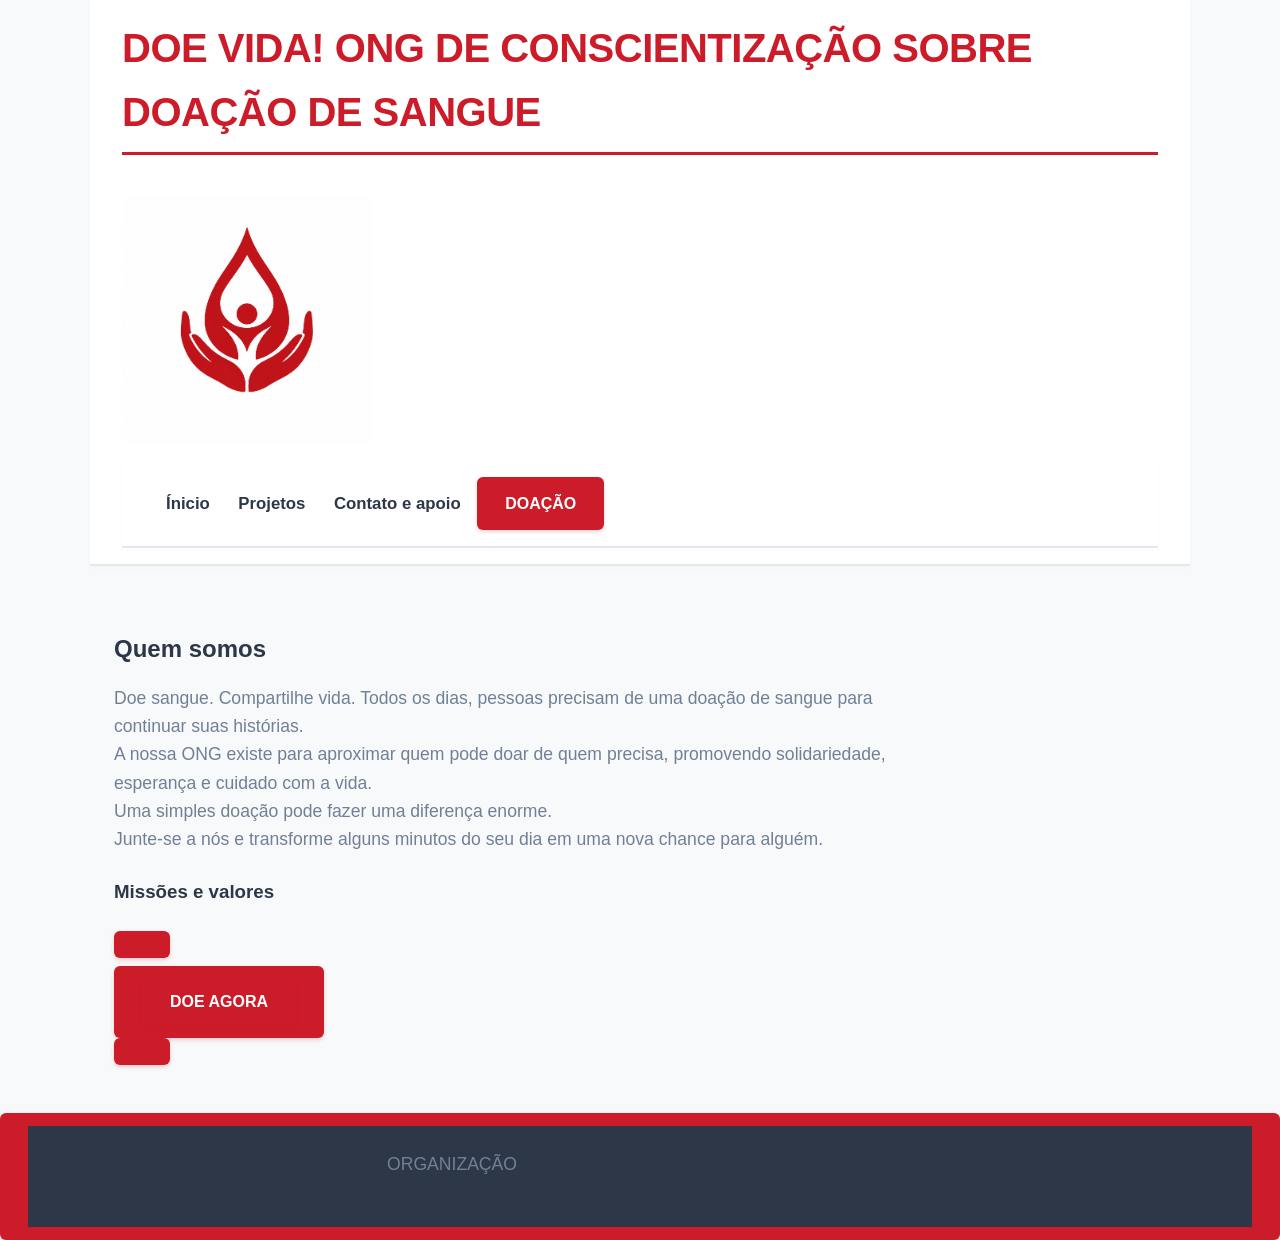
==== public/index.html @ 261231aa "Add files via upload" ====
<!DOCTYPE html>
<html lang="pt-BR">
<head>
    <meta charset="UTF-8">
    <meta name="viewport" content="width=device-width, initial-scale=1.0">
    <link rel="stylesheet" href="style.css">
    <title>Doe Vida</title>
</head>
<body>

    <header>
        <h1>Doe vida! ONG de Conscientização sobre Doação de Sangue</h1>
        <img src="img/aaaaaaaaa.jpg" width=300 height=300 alt="logo"/>

        <nav>
        <a href="index.html">Ínicio</a>
        <a href="projetos.html">Projetos</a>
        <a href="contato.html">Contato e apoio</a>
        <a href="doacao.html">Doação</a>
        </nav>


    </header>
<main>

    <section>
        <hgroup>
        <h2>Quem somos</h2>
        <p class="descricao-quemsomos">Doe sangue. Compartilhe vida.
        Todos os dias, pessoas precisam de uma doação de sangue para continuar suas histórias.<br> A nossa ONG existe para aproximar quem pode doar de quem precisa, promovendo solidariedade, esperança e cuidado com a vida. <br>
        Uma simples doação pode fazer uma diferença enorme.<br> Junte-se a nós e transforme alguns minutos do seu dia em uma nova chance para alguém.
        </p>
        <h3>Missões e valores</h3>
        <p class="missoes-valores"></p>
        <a href="cadastro.html">
        </hgroup>
        <button type="button">DOE AGORA</button>


    </section>




</main>

<footer>
    <p>Organização</p>
</footer>

</body>
</html
---- public/style.css ----
/* ==========================================================================
   PALETA DE CORES (Tema Institucional - Doação de Sangue) E CONFIGURAÇÕES
   ========================================================================== */
:root {
    --bg-primary: #f8f9fa;
    --bg-surface: #ffffff;
    --color-primary: #cc1b29;      /* Vermelho Sangue */
    --color-primary-hover: #a3111c;
    --color-secondary: #2d3748;    /* Cinza Escuro para Textos */
    --color-muted: #718096;        /* Cinza Médio */
    --border-color: #e2e8f0;
    --font-family: 'Segoe UI', Tahoma, Geneva, Verdana, sans-serif;
    --shadow: 0 4px 6px -1px rgba(0, 0, 0, 0.1), 0 2px 4px -1px rgba(0, 0, 0, 0.06);
}

* {
    margin: 0;
    padding: 0;
    box-sizing: border-box;
}

body {
    background-color: var(--bg-primary) !important;
    color: var(--color-secondary) !important;
    font-family: var(--font-family);
    line-height: 1.6;
    display: flex;
    flex-direction: column;
    min-height: 100vh;
}

/* ==========================================================================
   CABECALHO E MENU DE NAVEGAÇÃO
   ========================================================================== */
header, nav {
    background-color: var(--bg-surface) !important;
    border-bottom: 2px solid var(--border-color) !important;
    padding: 1rem 2rem;
    box-shadow: 0 2px 4px rgba(0,0,0,0.02);
}

/* Alinhamento para os links e logo no topo */
header, nav, main {
    max-width: 1100px;
    width: 100%;
    margin: 0 auto;
}

/* Estrutura base de links do menu */
a, header a, nav a {
    color: var(--color-secondary) !important;
    text-decoration: none;
    font-weight: 600;
    font-size: 1.05rem;
    transition: color 0.2s ease;
    padding: 0.5rem 0.75rem;
    border-radius: 4px;
}

a:hover, header a:hover, nav a:hover {
    color: var(--color-primary) !important;
    background-color: rgba(204, 27, 41, 0.05) !important;
}

/* ==========================================================================
   ESTRUTURA PRINCIPAL DE CONTEÚDO (MAIN)
   ========================================================================== */
main {
    flex: 1;
    padding: 2.5rem 1.5rem;
}

h1 {
    color: var(--color-primary) !important;
    font-size: 2.5rem;
    font-weight: 800;
    margin-bottom: 1.5rem;
    text-transform: uppercase;
    letter-spacing: -0.5px;
    border-bottom: 3px solid var(--color-primary) !important;
    padding-bottom: 0.5rem;
    display: inline-block;
}

h2, h3 {
    color: var(--color-secondary) !important;
    margin: 1.5rem 0 1rem 0;
    font-weight: 700;
}

p {
    color: var(--color-muted) !important;
    font-size: 1.1rem;
    margin-bottom: 1.5rem;
    max-width: 800px;
}

/* Ajuste para imagens (como os logos e banners da ONG) */
img {
    max-width: 250px;
    height: auto;
    border-radius: 8px;
    margin: 1rem 0;
    display: block;
}

/* ==========================================================================
   FORMULÁRIOS E BOTÕES (Cadastro, Contato e Doação)
   ========================================================================== */
form {
    background-color: var(--bg-surface) !important;
    border: 1px solid var(--border-color) !important;
    padding: 2.5rem;
    border-radius: 8px;
    max-width: 550px;
    margin: 2rem auto;
    box-shadow: var(--shadow);
}

form input, form select, form textarea {
    width: 100%;
    padding: 0.75rem 1rem;
    margin-bottom: 1.25rem;
    border: 1px solid var(--border-color) !important;
    border-radius: 6px;
    background-color: #fafafa !important;
    font-family: var(--font-family);
    font-size: 1rem;
    color: var(--color-secondary) !important;
    transition: all 0.2s ease;
}

form input:focus, form select:focus, form textarea:focus {
    outline: none;
    border-color: var(--color-primary) !important;
    background-color: #ffffff !important;
    box-shadow: 0 0 0 3px rgba(204, 27, 41, 0.15);
}

/* Botões em destaque e o link "DOE AGORA" / "Submit" */
button, input[type="submit"], a[href*="doacao"], a[href*="cadastro"] {
    display: inline-block;
    background-color: var(--color-primary) !important;
    color: #ffffff !important;
    border: none;
    padding: 0.85rem 1.75rem;
    font-size: 1rem;
    font-weight: 700;
    border-radius: 6px;
    cursor: pointer;
    text-align: center;
    transition: background-color 0.2s ease;
    text-transform: uppercase;
    box-shadow: 0 2px 4px rgba(204, 27, 41, 0.2);
}

button:hover, input[type="submit"]:hover, a[href*="doacao"]:hover, a[href*="cadastro"]:hover {
    background-color: var(--color-primary-hover) !important;
}

/* ==========================================================================
   RODAPÉ (Footer / Organização)
   ========================================================================== */
footer {
    background-color: var(--color-secondary) !important;
    color: #ffffff !important;
    padding: 1.5rem;
    text-align: center;
    font-weight: 500;
    font-size: 0.95rem;
    margin-top: auto;
}

/* ==========================================================================
   RESPONSIVIDADE (Ajustes Automáticos para Celular)
   ========================================================================== */
@media (max-width: 768px) {
    header, nav {
        padding: 1rem;
    }
    
    /* Organiza o menu em lista vertical caso falte espaço na tela do celular */
    header ul, nav ul, menu {
        display: flex;
        flex-direction: column;
        gap: 0.5rem;
        align-items: center;
        text-align: center;
    }

    h1 {
        font-size: 1.8rem;
    }

    form {
        padding: 1.5rem;
    }
}

/* Container das opções */
.pagamento-container {
  display: flex;
  gap: 15px;
  font-family: Arial, sans-serif;
}

/* Esconde o círculo do rádio original */
.pagamento-opcao input[type="radio"] {
  display: none;
}

/* Estilização da caixa de texto (Label)  apapapapaaagaga*/
/* Configuração geral do formulário de doação */
.doacao-form {
  font-family: Arial, sans-serif;
  display: flex;
  flex-direction: column; /* Deixa uma opção embaixo da outra */
  gap: 12px; /* Espaçamento entre as opções */
  max-width: 300px;
}

/* Esconde as bolinhas padrão dos inputs de rádio */
#pix, #cc, #cartaodebito {
  display: none;
}

/* Estilização padrão das etiquetas usando os IDs */
label[for="pix"], 
label[for="cc"], 
label[for="cartaodebito"] {
  display: block;
  padding: 12px 20px;
  border: 2px solid #ccc;
  border-radius: 6px;
  cursor: pointer;
  font-size: 16px;
  font-weight: bold;
  transition: all 0.15s ease-in-out; /* Suaviza a animação do zoom */
  user-select: none; /* Evita que o texto fique azul ao clicar rápido */
}

/* Efeito de passar o mouse por cima (Hover) */
label[for="pix"]:hover, 
label[for="cc"]:hover, 
label[for="cartaodebito"]:hover {
  border-color: #007BFF;
  background-color: #f8f9fa;
}

/* 🚀 EFEITO DE ZOOM NA LETRA ASSIM QUE O MOUSE É CLICADO (Estado Ativo) */
#pix:active + label[for="pix"],
#cc:active + label[for="cc"],
#cartaodebito:active + label[for="cartaodebito"] {
  font-size: 22px; /* Aumenta a letra durante o clique */
  color: #007BFF;
}

/* Mantém a opção marcada com destaque visual após soltar o clique */
#pix:checked + label[for="pix"],
#cc:checked + label[for="cc"],
#cartaodebito:checked + label[for="cartaodebito"] {
  border-color: #28a745;
  background-color: #e8f5e9;
  color: #1b5e20;
}
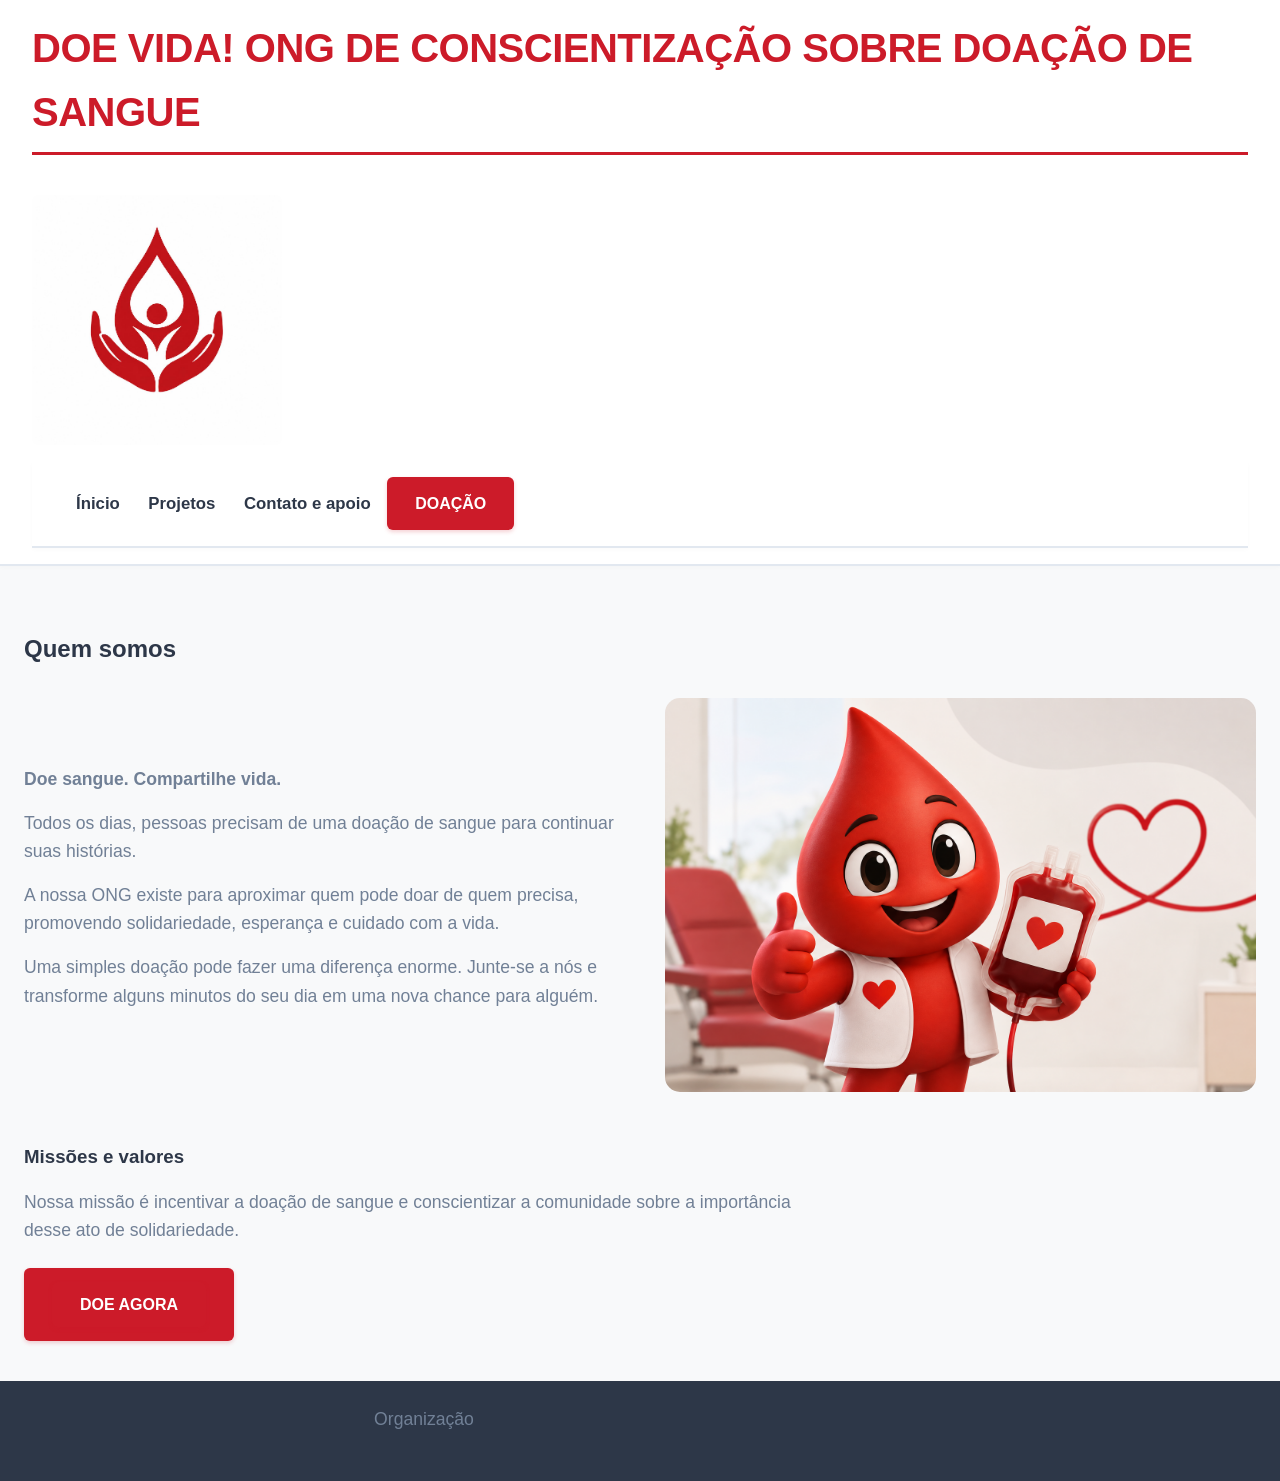
==== commit 3fb28b92: "adição de imagem na index e validacao de valores e opcao doacao" ====
--- a/public/index.html
+++ b/public/index.html
@@ -4,6 +4,7 @@
     <meta charset="UTF-8">
     <meta name="viewport" content="width=device-width, initial-scale=1.0">
     <link rel="stylesheet" href="style.css">
+    <script src="script.js"></script>
     <title>Doe Vida</title>
 </head>
 <body>
@@ -23,22 +24,51 @@
     </header>
 <main>
 
-    <section>
-        <hgroup>
-        <h2>Quem somos</h2>
-        <p class="descricao-quemsomos">Doe sangue. Compartilhe vida.
-        Todos os dias, pessoas precisam de uma doação de sangue para continuar suas histórias.<br> A nossa ONG existe para aproximar quem pode doar de quem precisa, promovendo solidariedade, esperança e cuidado com a vida. <br>
-        Uma simples doação pode fazer uma diferença enorme.<br> Junte-se a nós e transforme alguns minutos do seu dia em uma nova chance para alguém.
-        </p>
-        <h3>Missões e valores</h3>
-        <p class="missoes-valores"></p>
-        <a href="cadastro.html">
-        </hgroup>
+   <section>
+    <h2>Quem somos</h2>
+
+    <div class="quem-somos-grid">
+
+        <div class="descricao-quemsomos">
+            <p>
+                <strong>Doe sangue. Compartilhe vida.</strong>
+            </p>
+
+            <p>
+                Todos os dias, pessoas precisam de uma doação de sangue
+                para continuar suas histórias.
+            </p>
+
+            <p>
+                A nossa ONG existe para aproximar quem pode doar de quem precisa,
+                promovendo solidariedade, esperança e cuidado com a vida.
+            </p>
+
+            <p>
+                Uma simples doação pode fazer uma diferença enorme.
+                Junte-se a nós e transforme alguns minutos do seu dia
+                em uma nova chance para alguém.
+            </p>
+        </div>
+
+        <div class="imagem-quem-somos">
+            <img src="img/mascote.png" alt="Mascote da Doe Vida">
+        </div>
+
+    </div>
+
+    <h3>Missões e valores</h3>
+
+    <p class="missoes-valores">
+        Nossa missão é incentivar a doação de sangue e conscientizar
+        a comunidade sobre a importância desse ato de solidariedade.
+    </p>
+
+    <a href="cadastro.html">
         <button type="button">DOE AGORA</button>
+    </a>
 
-
-    </section>
-
+</section>
 
 
 
--- a/public/style.css
+++ b/public/style.css
@@ -41,7 +41,7 @@
 
 /* Alinhamento para os links e logo no topo */
 header, nav, main {
-    max-width: 1100px;
+    max-width: 1920px;
     width: 100%;
     margin: 0 auto;
 }
@@ -220,8 +220,11 @@
 }
 
 /* Esconde as bolinhas padrão dos inputs de rádio */
-#pix, #cc, #cartaodebito {
-  display: none;
+#pix,
+#cc,
+#cartaodebito {
+    position: absolute;
+    opacity: 0;
 }
 
 /* Estilização padrão das etiquetas usando os IDs */
@@ -263,3 +266,58 @@
   background-color: #e8f5e9;
   color: #1b5e20;
 }
+
+/* ========================================================================
+   SEÇÃO QUEM SOMOS
+   ======================================================================== */
+
+.quem-somos-grid {
+    display: grid;
+    grid-template-columns: 1fr 1fr;
+    align-items: center;
+    gap: 50px;
+    margin: 30px 0 50px;
+}
+
+.descricao-quemsomos {
+    max-width: 600px;
+}
+
+.descricao-quemsomos p {
+    margin-bottom: 1rem;
+}
+
+.imagem-quem-somos {
+    display: flex;
+    justify-content: center;
+    align-items: center;
+}
+
+.imagem-quem-somos img {
+    width: 100%;
+    max-width: 800px;
+    height: auto;
+    margin: 0;
+    border-radius: 15px;
+}
+
+/* Celular */
+@media (max-width: 768px) {
+
+    .quem-somos-grid {
+        grid-template-columns: 1fr;
+        gap: 30px;
+    }
+
+    .descricao-quemsomos {
+        max-width: 100%;
+    }
+
+    .imagem-quem-somos {
+        order: 2;
+    }
+
+}
+
+
+
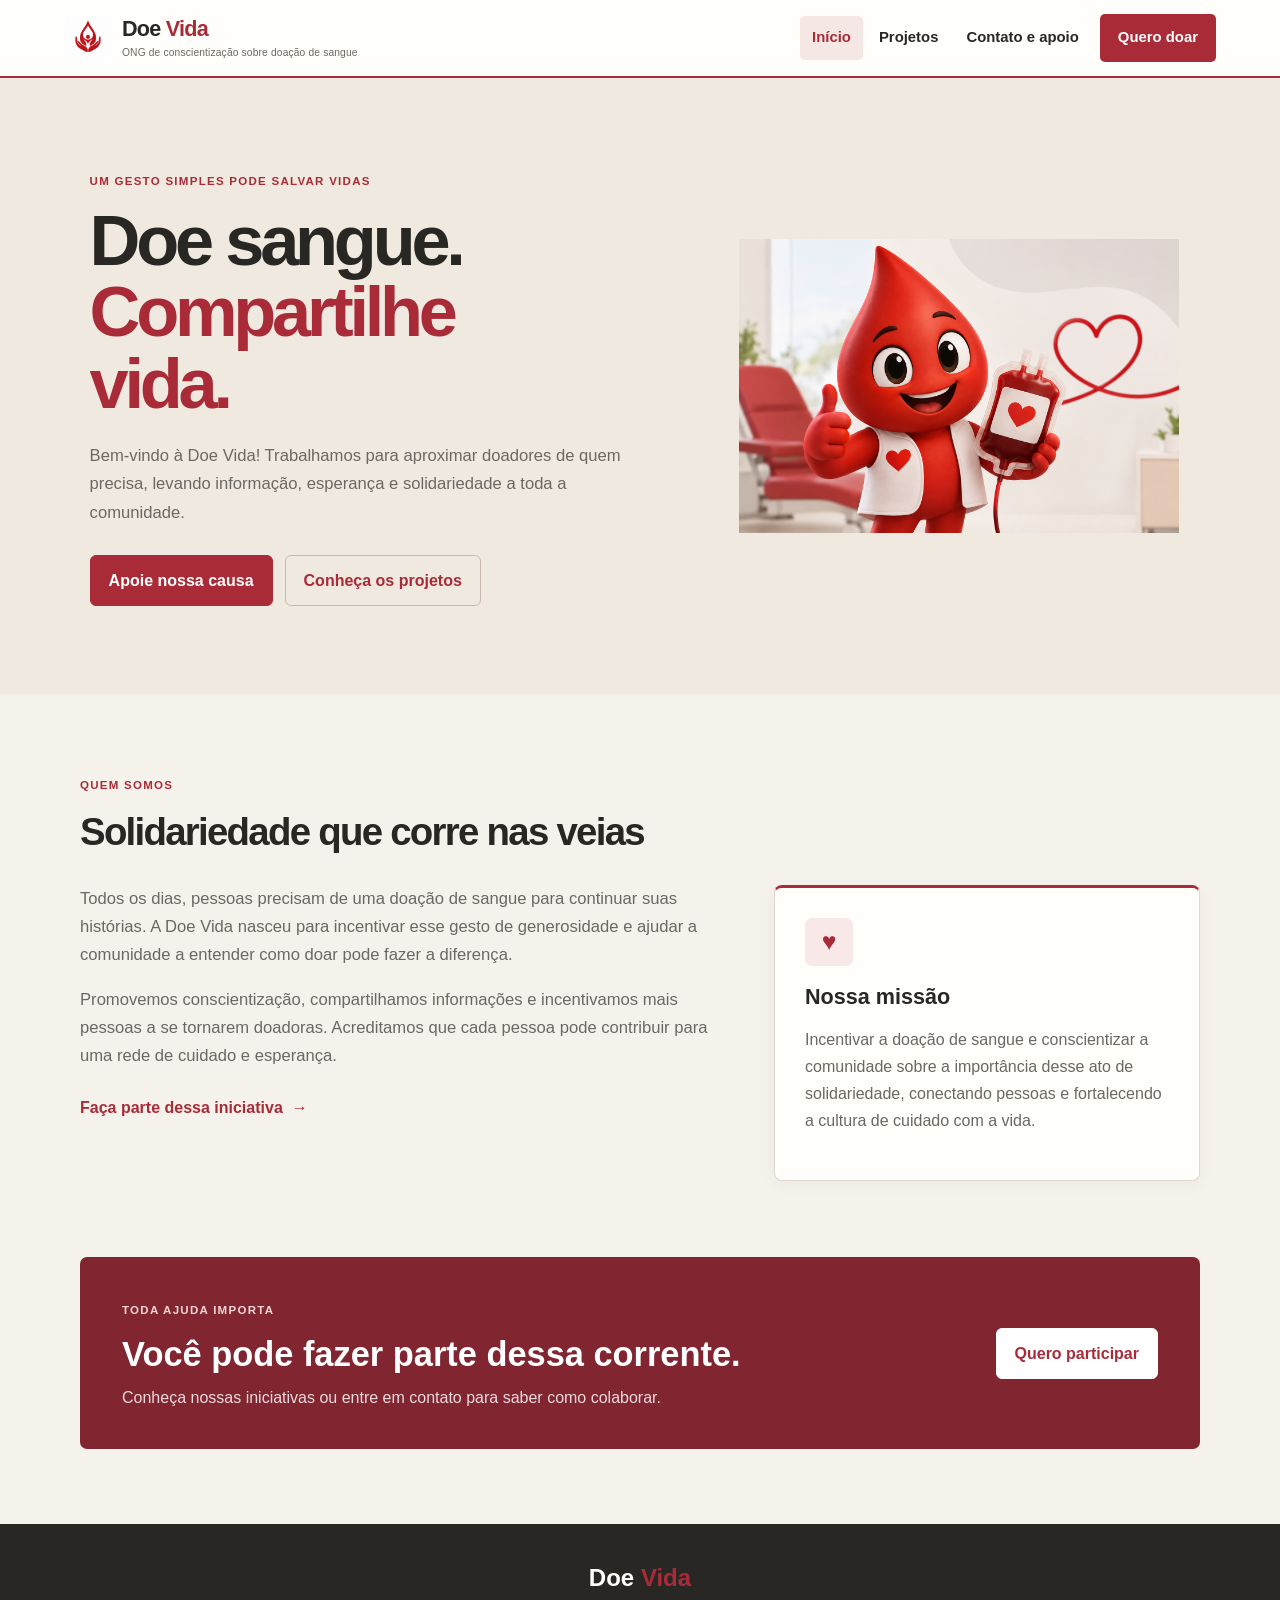
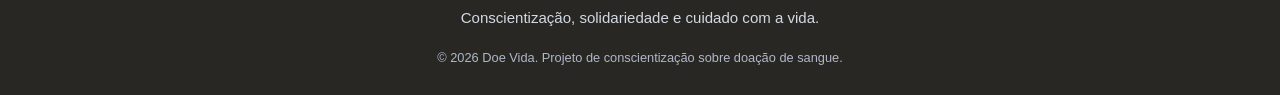
==== commit ebaf5f00: "atualizacao do css- finalizacao" ====
--- a/public/index.html
+++ b/public/index.html
@@ -3,80 +3,73 @@
 <head>
     <meta charset="UTF-8">
     <meta name="viewport" content="width=device-width, initial-scale=1.0">
+    <meta name="description" content="Doe Vida — conscientização e incentivo à doação de sangue.">
     <link rel="stylesheet" href="style.css">
-    <script src="script.js"></script>
-    <title>Doe Vida</title>
+    <title>Início | Doe Vida</title>
 </head>
 <body>
+    <header class="site-header">
+        <a class="brand" href="index.html" aria-label="Doe Vida - página inicial">
+            <img class="logo" src="img/aaaaaaaaa.jpg" alt="Logotipo da ONG Doe Vida">
+            <span>Doe <strong>Vida</strong><small>ONG de conscientização sobre doação de sangue</small></span>
+        </a>
+        <nav class="main-nav" aria-label="Navegação principal">
+            <a href="index.html" aria-current="page">Início</a>
+            <a href="projetos.html">Projetos</a>
+            <a href="contato.html">Contato e apoio</a>
+            <a class="nav-cta" href="doacao.html">Quero doar</a>
+        </nav>
+    </header>
 
-    <header>
-        <h1>Doe vida! ONG de Conscientização sobre Doação de Sangue</h1>
-        <img src="img/aaaaaaaaa.jpg" width=300 height=300 alt="logo"/>
+    <main>
+        <section class="hero">
+            <div class="hero-content">
+                <span class="eyebrow">Um gesto simples pode salvar vidas</span>
+                <h1>Doe sangue.<br><span>Compartilhe vida.</span></h1>
+                <p>Bem-vindo à Doe Vida! Trabalhamos para aproximar doadores de quem precisa, levando informação, esperança e solidariedade a toda a comunidade.</p>
+                <div class="hero-actions">
+                    <a class="button" href="doacao.html">Apoie nossa causa</a>
+                    <a class="button button-outline" href="projetos.html">Conheça os projetos</a>
+                </div>
+            </div>
+            <div class="hero-image">
+                <img src="img/mascote.png" alt="Mascote da ONG Doe Vida, símbolo de cuidado e solidariedade">
+            </div>
+        </section>
 
-        <nav>
-        <a href="index.html">Ínicio</a>
-        <a href="projetos.html">Projetos</a>
-        <a href="contato.html">Contato e apoio</a>
-        <a href="doacao.html">Doação</a>
-        </nav>
+        <section class="section section-intro">
+            <div class="section-heading">
+                <span class="eyebrow">Quem somos</span>
+                <h2>Solidariedade que corre nas veias</h2>
+            </div>
+            <div class="intro-grid">
+                <article class="intro-copy">
+                    <p>Todos os dias, pessoas precisam de uma doação de sangue para continuar suas histórias. A Doe Vida nasceu para incentivar esse gesto de generosidade e ajudar a comunidade a entender como doar pode fazer a diferença.</p>
+                    <p>Promovemos conscientização, compartilhamos informações e incentivamos mais pessoas a se tornarem doadoras. Acreditamos que cada pessoa pode contribuir para uma rede de cuidado e esperança.</p>
+                    <a class="text-link" href="contato.html">Faça parte dessa iniciativa <span aria-hidden="true">→</span></a>
+                </article>
+                <aside class="mission-card">
+                    <span class="mission-icon" aria-hidden="true">♥</span>
+                    <h3>Nossa missão</h3>
+                    <p>Incentivar a doação de sangue e conscientizar a comunidade sobre a importância desse ato de solidariedade, conectando pessoas e fortalecendo a cultura de cuidado com a vida.</p>
+                </aside>
+            </div>
+        </section>
 
+        <section class="support-banner">
+            <div>
+                <span class="eyebrow">Toda ajuda importa</span>
+                <h2>Você pode fazer parte dessa corrente.</h2>
+                <p>Conheça nossas iniciativas ou entre em contato para saber como colaborar.</p>
+            </div>
+            <a class="button button-light" href="contato.html">Quero participar</a>
+        </section>
+    </main>
 
-    </header>
-<main>
-
-   <section>
-    <h2>Quem somos</h2>
-
-    <div class="quem-somos-grid">
-
-        <div class="descricao-quemsomos">
-            <p>
-                <strong>Doe sangue. Compartilhe vida.</strong>
-            </p>
-
-            <p>
-                Todos os dias, pessoas precisam de uma doação de sangue
-                para continuar suas histórias.
-            </p>
-
-            <p>
-                A nossa ONG existe para aproximar quem pode doar de quem precisa,
-                promovendo solidariedade, esperança e cuidado com a vida.
-            </p>
-
-            <p>
-                Uma simples doação pode fazer uma diferença enorme.
-                Junte-se a nós e transforme alguns minutos do seu dia
-                em uma nova chance para alguém.
-            </p>
-        </div>
-
-        <div class="imagem-quem-somos">
-            <img src="img/mascote.png" alt="Mascote da Doe Vida">
-        </div>
-
-    </div>
-
-    <h3>Missões e valores</h3>
-
-    <p class="missoes-valores">
-        Nossa missão é incentivar a doação de sangue e conscientizar
-        a comunidade sobre a importância desse ato de solidariedade.
-    </p>
-
-    <a href="cadastro.html">
-        <button type="button">DOE AGORA</button>
-    </a>
-
-</section>
-
-
-
-</main>
-
-<footer>
-    <p>Organização</p>
-</footer>
-
+    <footer class="site-footer">
+        <a class="footer-brand" href="index.html">Doe <strong>Vida</strong></a>
+        <p>Conscientização, solidariedade e cuidado com a vida.</p>
+        <small>© 2026 Doe Vida. Projeto de conscientização sobre doação de sangue.</small>
+    </footer>
 </body>
-</html+</html>
--- a/public/style.css
+++ b/public/style.css
@@ -1,323 +1,291 @@
-/* ==========================================================================
-   PALETA DE CORES (Tema Institucional - Doação de Sangue) E CONFIGURAÇÕES
-   ========================================================================== */
+/* Doe Vida */
 :root {
-    --bg-primary: #f8f9fa;
-    --bg-surface: #ffffff;
-    --color-primary: #cc1b29;      /* Vermelho Sangue */
-    --color-primary-hover: #a3111c;
-    --color-secondary: #2d3748;    /* Cinza Escuro para Textos */
-    --color-muted: #718096;        /* Cinza Médio */
-    --border-color: #e2e8f0;
-    --font-family: 'Segoe UI', Tahoma, Geneva, Verdana, sans-serif;
-    --shadow: 0 4px 6px -1px rgba(0, 0, 0, 0.1), 0 2px 4px -1px rgba(0, 0, 0, 0.06);
-}
-
-* {
+    --red: #c92335;
+    --red-dark: #a7192a;
+    --red-soft: #fff0f1;
+    --ink: #202b3c;
+    --muted: #647084;
+    --paper: #ffffff;
+    --background: #f7f8fb;
+    --line: #e5e8ef;
+    --green: #20734a;
+    --shadow: 0 18px 50px rgba(32, 43, 60, .09);
+    --radius: 18px;
+    --font: "Segoe UI", Tahoma, Geneva, Verdana, sans-serif;
+}
+* { box-sizing: border-box; }
+html { scroll-behavior: smooth; }
+body {
     margin: 0;
-    padding: 0;
-    box-sizing: border-box;
-}
-
-body {
-    background-color: var(--bg-primary) !important;
-    color: var(--color-secondary) !important;
-    font-family: var(--font-family);
-    line-height: 1.6;
+    min-height: 100vh;
     display: flex;
     flex-direction: column;
-    min-height: 100vh;
+    background: var(--background);
+    color: var(--ink);
+    font-family: var(--font);
+    line-height: 1.65;
+}
+img { display: block; max-width: 100%; height: auto; }
+a { color: var(--red); text-decoration: none; transition: color .2s ease, background .2s ease, transform .2s ease; }
+a:hover { color: var(--red-dark); }
+button, input, select, textarea { font: inherit; }
+button, input[type="submit"] { cursor: pointer; }
+main { flex: 1; width: 100%; }
+h1, h2, h3, h4 { color: var(--ink); line-height: 1.2; margin: 0 0 1rem; }
+p { margin: 0 0 1rem; color: var(--muted); }
+.site-header {
+    width: 100%; padding: 15px max(5vw, 24px); display: flex; align-items: center;
+    justify-content: space-between; gap: 28px; background: rgba(255,255,255,.96);
+    border-bottom: 1px solid var(--line); position: relative; z-index: 2;
+}
+.brand { display: inline-flex; align-items: center; gap: 12px; color: var(--ink); font-size: 1.45rem; font-weight: 800; line-height: 1.15; }
+.brand:hover, .footer-brand:hover { color: var(--red); background: transparent; }
+.brand strong, .footer-brand strong { color: var(--red); }
+.brand small { display: block; margin-top: 5px; color: var(--muted); font-size: .67rem; font-weight: 500; }
+.logo { width: 54px; height: 54px; object-fit: cover; border-radius: 14px; margin: 0; }
+.main-nav { display: flex; align-items: center; justify-content: flex-end; flex-wrap: wrap; gap: 6px; }
+.main-nav a { padding: 10px 13px; color: var(--ink); border-radius: 9px; font-size: .93rem; font-weight: 650; }
+.main-nav a:hover, .main-nav a[aria-current="page"] { color: var(--red); background: var(--red-soft); }
+.main-nav a.nav-cta { color: #fff; background: var(--red); padding: 11px 18px; margin-left: 5px; }
+.main-nav a.nav-cta:hover { color: #fff; background: var(--red-dark); }
+.hero {
+    min-height: 510px; padding: 70px max(7vw, 28px); display: grid; grid-template-columns: 1.12fr .88fr;
+    align-items: center; gap: 48px; overflow: hidden; background: linear-gradient(115deg, #fff 0%, #fff 54%, #fff1f2 100%);
+}
+.hero-content { max-width: 680px; }
+.eyebrow { display: inline-block; margin-bottom: 13px; color: var(--red); font-size: .77rem; font-weight: 800; letter-spacing: .13em; text-transform: uppercase; }
+.hero h1 { font-size: clamp(2.65rem, 5.3vw, 4.8rem); letter-spacing: -.055em; margin-bottom: 22px; }
+.hero h1 span { color: var(--red); }
+.hero-content > p { max-width: 590px; font-size: 1.1rem; }
+.hero-image { display: flex; justify-content: center; align-items: center; }
+.hero-image img { width: min(100%, 440px); max-height: 420px; object-fit: contain; filter: drop-shadow(0 18px 25px rgba(64, 24, 35, .12)); }
+.hero-actions { display: flex; flex-wrap: wrap; gap: 12px; margin-top: 28px; }
+.button, button, input[type="submit"] {
+    display: inline-flex; justify-content: center; align-items: center; gap: 8px;
+    min-height: 46px; padding: 12px 21px; border: 1px solid var(--red); border-radius: 10px;
+    background: var(--red); color: #fff; font-weight: 750; text-align: center;
+    box-shadow: 0 7px 18px rgba(201, 35, 53, .16); transition: .2s ease;
+}
+.button:hover, button:hover, input[type="submit"]:hover { color: #fff; background: var(--red-dark); border-color: var(--red-dark); transform: translateY(-1px); }
+.button-outline { color: var(--red); background: transparent; box-shadow: none; }
+.button-outline:hover { color: var(--red-dark); background: var(--red-soft); }
+.button-light { color: var(--red); background: #fff; border-color: #fff; box-shadow: none; white-space: nowrap; }
+.button-light:hover { color: var(--red-dark); background: #fff5f5; }
+.section { width: min(1120px, calc(100% - 48px)); margin: 0 auto; padding: 76px 0; }
+.section-heading { max-width: 720px; margin-bottom: 30px; }
+.section-heading h2, .intro-copy h2, .contact-info h2 { font-size: clamp(1.9rem, 3vw, 2.7rem); letter-spacing: -.035em; }
+.intro-grid { display: grid; grid-template-columns: 1.2fr .8fr; gap: 55px; align-items: start; }
+.intro-copy p { font-size: 1.04rem; }
+.text-link { display: inline-flex; gap: 9px; align-items: center; margin-top: 8px; font-weight: 750; }
+.mission-card { padding: 30px; background: var(--paper); border: 1px solid var(--line); border-radius: var(--radius); box-shadow: var(--shadow); }
+.mission-icon { display: grid; place-items: center; width: 48px; height: 48px; margin-bottom: 18px; border-radius: 15px; color: var(--red); background: var(--red-soft); font-size: 1.55rem; }
+.mission-card h3 { font-size: 1.35rem; }
+.support-banner { width: min(1120px, calc(100% - 48px)); margin: 0 auto 75px; padding: 38px 42px; display: flex; justify-content: space-between; align-items: center; gap: 25px; border-radius: var(--radius); color: #fff; background: linear-gradient(115deg, #b51d30, #d83a49); }
+.support-banner h2 { color: #fff; font-size: clamp(1.5rem, 2.7vw, 2.15rem); margin-bottom: 9px; }
+.support-banner p { color: rgba(255,255,255,.83); margin: 0; }
+.support-banner .eyebrow { color: #ffe2e5; }
+.site-footer { padding: 34px 24px 25px; text-align: center; background: #202b3c; color: #fff; }
+.footer-brand { display: inline-block; margin-bottom: 6px; color: #fff; font-size: 1.5rem; font-weight: 800; }
+.site-footer p { margin-bottom: 12px; color: #d3d9e3; font-size: .94rem; }
+.site-footer small { color: #aeb8c7; font-size: .8rem; }
+.page-hero { padding: 64px 24px 58px; text-align: center; background: linear-gradient(120deg, #fff, #fff0f1); border-bottom: 1px solid #f3dfe2; }
+.page-hero h1 { max-width: 900px; margin: 0 auto 16px; font-size: clamp(2.25rem, 4.4vw, 3.6rem); letter-spacing: -.045em; }
+.page-hero p { max-width: 690px; margin: 0 auto; font-size: 1.08rem; }
+.project-feature { display: grid; grid-template-columns: .95fr 1.05fr; gap: 38px; align-items: center; margin-bottom: 44px; padding: 22px; background: #fff; border: 1px solid var(--line); border-radius: var(--radius); box-shadow: var(--shadow); }
+.project-feature img { width: 100%; height: 290px; object-fit: cover; border-radius: 13px; margin: 0; }
+.project-feature h2 { font-size: 2rem; }
+.project-grid { display: grid; grid-template-columns: repeat(3, minmax(0, 1fr)); gap: 20px; }
+.project-card { padding: 27px 24px; background: #fff; border: 1px solid var(--line); border-radius: var(--radius); box-shadow: 0 8px 25px rgba(32,43,60,.045); }
+.project-number { display: inline-block; margin-bottom: 18px; color: var(--red); font-size: .83rem; font-weight: 850; letter-spacing: .12em; }
+.project-card h3 { font-size: 1.27rem; }
+.project-card p { font-size: .94rem; }
+.project-card ul { margin: 18px 0 0; padding-left: 20px; color: var(--muted); font-size: .91rem; }
+.project-card li { margin: 7px 0; padding-left: 2px; }
+.table-section { padding-top: 20px; }
+.table-wrap { overflow-x: auto; border: 1px solid var(--line); border-radius: 14px; background: #fff; box-shadow: 0 8px 25px rgba(32,43,60,.04); }
+table { width: 100%; border-collapse: collapse; text-align: left; }
+th, td { padding: 17px 20px; border-bottom: 1px solid var(--line); }
+th { background: #fdf0f1; color: var(--ink); font-size: .88rem; }
+td { color: var(--muted); }
+tbody tr:last-child td { border-bottom: 0; }
+tbody tr:hover { background: #fffafb; }
+.status { display: inline-block; padding: 4px 10px; border-radius: 99px; color: var(--green); background: #e9f7ef; font-size: .8rem; font-weight: 750; }
+.contact-layout { display: grid; grid-template-columns: .9fr 1.1fr; gap: 55px; align-items: start; }
+.contact-info > p { margin-bottom: 28px; }
+.contact-item { display: flex; gap: 15px; align-items: flex-start; margin: 23px 0; }
+.contact-symbol { display: grid; place-items: center; flex: 0 0 44px; height: 44px; border-radius: 13px; background: var(--red-soft); color: var(--red); font-size: 1.2rem; font-weight: 800; }
+.contact-item h3, .social-links h3 { margin: 0 0 5px; font-size: 1rem; }
+.contact-item p { margin: 0; }
+.contact-item small, .contact-form small { display: block; margin-top: 5px; color: #818b9b; font-size: .79rem; }
+.social-links { margin-top: 28px; }
+.social-links a { display: inline-block; margin: 8px 8px 0 0; padding: 7px 11px; border: 1px solid var(--line); border-radius: 8px; background: #fff; font-size: .88rem; font-weight: 650; }
+.volunteer-card { margin-top: 30px; padding: 22px; border-radius: 13px; background: #fff0f1; }
+.volunteer-card h3 { margin-bottom: 8px; }
+.volunteer-card p { margin: 0; font-size: .94rem; }
+.contact-form-card { padding: 32px; border: 1px solid var(--line); border-radius: var(--radius); background: #fff; box-shadow: var(--shadow); }
+.contact-form-card h2 { margin-bottom: 8px; font-size: 1.7rem; }
+.contact-form-card > p { margin-bottom: 25px; }
+.contact-form { display: flex; flex-direction: column; gap: 9px; }
+.contact-form label, form label { color: var(--ink); font-size: .9rem; font-weight: 700; }
+input:not([type="radio"]):not([type="submit"]), select, textarea {
+    width: 100%; min-height: 46px; padding: 11px 13px; border: 1px solid #d9dee8; border-radius: 9px;
+    color: var(--ink); background: #fff; outline: none; transition: border-color .2s, box-shadow .2s;
+}
+textarea { min-height: 125px; resize: vertical; }
+input:focus, select:focus, textarea:focus { border-color: var(--red); box-shadow: 0 0 0 3px rgba(201,35,53,.12); }
+.contact-form .button { align-self: flex-start; margin-top: 8px; }
+form { max-width: 620px; margin: 25px auto; padding: 28px; border: 1px solid var(--line); border-radius: 16px; background: #fff; box-shadow: var(--shadow); }
+.form-container { width: min(760px, calc(100% - 36px)); margin: 0 auto; padding: 45px 0; }
+.form-container > h2 { text-align: center; }
+.form-group { margin-bottom: 24px; }
+.form-group h3, .form-group h4 { margin: 0 0 12px; }
+#valorExibido { margin: 8px 0 14px; color: var(--red); font-size: 2rem; font-weight: 800; }
+.form-group button { margin: 5px 6px 5px 0; min-width: 60px; }
+#pix, #cc, #cartaodebito { position: absolute; opacity: 0; width: 1px; height: 1px; }
+label[for="pix"], label[for="cc"], label[for="cartaodebito"] { display: inline-block; margin: 5px 5px 5px 0; padding: 10px 15px; border: 1px solid #d9dee8; border-radius: 9px; cursor: pointer; }
+#pix:checked + label, #cc:checked + label, #cartaodebito:checked + label { border-color: var(--green); color: var(--green); background: #e9f7ef; }
+#pix:focus-visible + label, #cc:focus-visible + label, #cartaodebito:focus-visible + label { outline: 3px solid rgba(201,35,53,.25); }
+.agradecimento { min-height: 100vh; display: flex; justify-content: center; align-items: center; padding: 24px; }
+.card-agradecimento { width: 100%; max-width: 650px; padding: 55px 40px; border: 1px solid var(--line); border-radius: var(--radius); background: #fff; text-align: center; box-shadow: var(--shadow); }
+.icone { display: grid; place-items: center; width: 82px; height: 82px; margin: 0 auto 24px; border-radius: 50%; color: var(--red); background: var(--red-soft); font-size: 2.8rem; }
+.botao-voltar { display: inline-block; margin-top: 20px; padding: 12px 22px; border-radius: 9px; background: var(--red); color: #fff; font-weight: 750; }
+.botao-voltar:hover { color: #fff; background: var(--red-dark); }
+pre { overflow-x: auto; padding: 18px; border-radius: 10px; background: #f0f2f6; color: var(--ink); white-space: pre-wrap; }
+@media (max-width: 900px) {
+    .site-header { align-items: flex-start; flex-direction: column; gap: 14px; }
+    .main-nav { width: 100%; justify-content: flex-start; }
+    .hero { padding-top: 55px; padding-bottom: 55px; gap: 24px; }
+    .project-grid { grid-template-columns: 1fr 1fr; }
+    .contact-layout { gap: 30px; }
+}
+@media (max-width: 650px) {
+    .site-header { padding: 14px 18px; }
+    .brand { font-size: 1.25rem; }
+    .brand small { max-width: 240px; font-size: .62rem; }
+    .logo { width: 46px; height: 46px; }
+    .main-nav { gap: 3px; }
+    .main-nav a { padding: 8px 10px; font-size: .84rem; }
+    .main-nav a.nav-cta { margin-left: 0; }
+    .hero { grid-template-columns: 1fr; padding: 48px 24px; text-align: center; }
+    .hero h1 { font-size: 2.7rem; }
+    .hero-actions { justify-content: center; }
+    .hero-image img { max-height: 260px; }
+    .section { width: calc(100% - 36px); padding: 52px 0; }
+    .intro-grid, .project-feature, .contact-layout { grid-template-columns: 1fr; gap: 25px; }
+    .project-feature { padding: 15px; }
+    .project-feature img { height: 220px; }
+    .project-grid { grid-template-columns: 1fr; }
+    .support-banner { width: calc(100% - 36px); margin-bottom: 45px; padding: 28px 23px; align-items: flex-start; flex-direction: column; }
+    .page-hero { padding: 48px 20px; }
+    .page-hero h1 { font-size: 2.35rem; }
+    .contact-form-card { padding: 24px 19px; }
+    form { padding: 21px 17px; }
+    th, td { padding: 13px 14px; min-width: 120px; }
+    .card-agradecimento { padding: 40px 22px; }
 }
 
-/* ==========================================================================
-   CABECALHO E MENU DE NAVEGAÇÃO
-   ========================================================================== */
-header, nav {
-    background-color: var(--bg-surface) !important;
-    border-bottom: 2px solid var(--border-color) !important;
-    padding: 1rem 2rem;
-    box-shadow: 0 2px 4px rgba(0,0,0,0.02);
-}
-
-/* Alinhamento para os links e logo no topo */
-header, nav, main {
-    max-width: 1920px;
-    width: 100%;
-    margin: 0 auto;
-}
-
-/* Estrutura base de links do menu */
-a, header a, nav a {
-    color: var(--color-secondary) !important;
-    text-decoration: none;
-    font-weight: 600;
-    font-size: 1.05rem;
-    transition: color 0.2s ease;
-    padding: 0.5rem 0.75rem;
-    border-radius: 4px;
-}
-
-a:hover, header a:hover, nav a:hover {
-    color: var(--color-primary) !important;
-    background-color: rgba(204, 27, 41, 0.05) !important;
-}
-
-/* ==========================================================================
-   ESTRUTURA PRINCIPAL DE CONTEÚDO (MAIN)
-   ========================================================================== */
-main {
-    flex: 1;
-    padding: 2.5rem 1.5rem;
-}
-
-h1 {
-    color: var(--color-primary) !important;
-    font-size: 2.5rem;
-    font-weight: 800;
-    margin-bottom: 1.5rem;
-    text-transform: uppercase;
-    letter-spacing: -0.5px;
-    border-bottom: 3px solid var(--color-primary) !important;
-    padding-bottom: 0.5rem;
-    display: inline-block;
-}
-
-h2, h3 {
-    color: var(--color-secondary) !important;
-    margin: 1.5rem 0 1rem 0;
-    font-weight: 700;
-}
-
-p {
-    color: var(--color-muted) !important;
-    font-size: 1.1rem;
-    margin-bottom: 1.5rem;
-    max-width: 800px;
-}
-
-/* Ajuste para imagens (como os logos e banners da ONG) */
-img {
-    max-width: 250px;
-    height: auto;
-    border-radius: 8px;
-    margin: 1rem 0;
-    display: block;
-}
-
-/* ==========================================================================
-   FORMULÁRIOS E BOTÕES (Cadastro, Contato e Doação)
-   ========================================================================== */
-form {
-    background-color: var(--bg-surface) !important;
-    border: 1px solid var(--border-color) !important;
-    padding: 2.5rem;
-    border-radius: 8px;
-    max-width: 550px;
-    margin: 2rem auto;
-    box-shadow: var(--shadow);
-}
-
-form input, form select, form textarea {
-    width: 100%;
-    padding: 0.75rem 1rem;
-    margin-bottom: 1.25rem;
-    border: 1px solid var(--border-color) !important;
-    border-radius: 6px;
-    background-color: #fafafa !important;
-    font-family: var(--font-family);
-    font-size: 1rem;
-    color: var(--color-secondary) !important;
-    transition: all 0.2s ease;
-}
-
-form input:focus, form select:focus, form textarea:focus {
-    outline: none;
-    border-color: var(--color-primary) !important;
-    background-color: #ffffff !important;
-    box-shadow: 0 0 0 3px rgba(204, 27, 41, 0.15);
-}
-
-/* Botões em destaque e o link "DOE AGORA" / "Submit" */
-button, input[type="submit"], a[href*="doacao"], a[href*="cadastro"] {
-    display: inline-block;
-    background-color: var(--color-primary) !important;
-    color: #ffffff !important;
-    border: none;
-    padding: 0.85rem 1.75rem;
-    font-size: 1rem;
-    font-weight: 700;
-    border-radius: 6px;
-    cursor: pointer;
-    text-align: center;
-    transition: background-color 0.2s ease;
-    text-transform: uppercase;
-    box-shadow: 0 2px 4px rgba(204, 27, 41, 0.2);
-}
-
-button:hover, input[type="submit"]:hover, a[href*="doacao"]:hover, a[href*="cadastro"]:hover {
-    background-color: var(--color-primary-hover) !important;
-}
-
-/* ==========================================================================
-   RODAPÉ (Footer / Organização)
-   ========================================================================== */
-footer {
-    background-color: var(--color-secondary) !important;
-    color: #ffffff !important;
-    padding: 1.5rem;
-    text-align: center;
-    font-weight: 500;
-    font-size: 0.95rem;
-    margin-top: auto;
-}
-
-/* ==========================================================================
-   RESPONSIVIDADE (Ajustes Automáticos para Celular)
-   ========================================================================== */
-@media (max-width: 768px) {
-    header, nav {
-        padding: 1rem;
-    }
-    
-    /* Organiza o menu em lista vertical caso falte espaço na tela do celular */
-    header ul, nav ul, menu {
-        display: flex;
-        flex-direction: column;
-        gap: 0.5rem;
-        align-items: center;
-        text-align: center;
-    }
-
-    h1 {
-        font-size: 1.8rem;
-    }
-
-    form {
-        padding: 1.5rem;
-    }
-}
-
-/* Container das opções */
-.pagamento-container {
-  display: flex;
-  gap: 15px;
-  font-family: Arial, sans-serif;
-}
-
-/* Esconde o círculo do rádio original */
-.pagamento-opcao input[type="radio"] {
-  display: none;
-}
-
-/* Estilização da caixa de texto (Label)  apapapapaaagaga*/
-/* Configuração geral do formulário de doação */
-.doacao-form {
-  font-family: Arial, sans-serif;
-  display: flex;
-  flex-direction: column; /* Deixa uma opção embaixo da outra */
-  gap: 12px; /* Espaçamento entre as opções */
-  max-width: 300px;
-}
-
-/* Esconde as bolinhas padrão dos inputs de rádio */
-#pix,
-#cc,
-#cartaodebito {
-    position: absolute;
-    opacity: 0;
-}
-
-/* Estilização padrão das etiquetas usando os IDs */
-label[for="pix"], 
-label[for="cc"], 
-label[for="cartaodebito"] {
-  display: block;
-  padding: 12px 20px;
-  border: 2px solid #ccc;
-  border-radius: 6px;
-  cursor: pointer;
-  font-size: 16px;
-  font-weight: bold;
-  transition: all 0.15s ease-in-out; /* Suaviza a animação do zoom */
-  user-select: none; /* Evita que o texto fique azul ao clicar rápido */
-}
-
-/* Efeito de passar o mouse por cima (Hover) */
-label[for="pix"]:hover, 
-label[for="cc"]:hover, 
-label[for="cartaodebito"]:hover {
-  border-color: #007BFF;
-  background-color: #f8f9fa;
-}
-
-/* 🚀 EFEITO DE ZOOM NA LETRA ASSIM QUE O MOUSE É CLICADO (Estado Ativo) */
-#pix:active + label[for="pix"],
-#cc:active + label[for="cc"],
-#cartaodebito:active + label[for="cartaodebito"] {
-  font-size: 22px; /* Aumenta a letra durante o clique */
-  color: #007BFF;
-}
-
-/* Mantém a opção marcada com destaque visual após soltar o clique */
-#pix:checked + label[for="pix"],
-#cc:checked + label[for="cc"],
-#cartaodebito:checked + label[for="cartaodebito"] {
-  border-color: #28a745;
-  background-color: #e8f5e9;
-  color: #1b5e20;
-}
-
-/* ========================================================================
-   SEÇÃO QUEM SOMOS
-   ======================================================================== */
-
-.quem-somos-grid {
-    display: grid;
-    grid-template-columns: 1fr 1fr;
-    align-items: center;
-    gap: 50px;
-    margin: 30px 0 50px;
-}
-
-.descricao-quemsomos {
-    max-width: 600px;
-}
-
-.descricao-quemsomos p {
-    margin-bottom: 1rem;
-}
-
-.imagem-quem-somos {
-    display: flex;
-    justify-content: center;
-    align-items: center;
-}
-
-.imagem-quem-somos img {
-    width: 100%;
-    max-width: 800px;
-    height: auto;
-    margin: 0;
-    border-radius: 15px;
-}
-
-/* Celular */
-@media (max-width: 768px) {
-
-    .quem-somos-grid {
-        grid-template-columns: 1fr;
-        gap: 30px;
-    }
-
-    .descricao-quemsomos {
-        max-width: 100%;
-    }
-
-    .imagem-quem-somos {
-        order: 2;
-    }
-
-}
-
-
-
+/* Refinamento visual: identidade editorial, acessibilidade e componentes consistentes */
+:root {
+    --red: #a92b38;
+    --red-dark: #84202b;
+    --red-soft: #f8e9e8;
+    --ink: #292724;
+    --muted: #6b6863;
+    --paper: #fffefa;
+    --background: #f5f2eb;
+    --line: #ded8ce;
+    --green: #286747;
+    --shadow: 0 8px 24px rgba(59, 43, 34, .055);
+    --radius: 8px;
+}
+body { background: var(--background); color: var(--ink); line-height: 1.7; }
+a { text-underline-offset: .2em; }
+a:focus-visible, button:focus-visible, input:focus-visible, select:focus-visible, textarea:focus-visible {
+    outline: 3px solid #d78b91; outline-offset: 3px;
+}
+.site-header { padding: 14px max(5vw, 24px); background: #fffefa; border-bottom: 2px solid var(--red); }
+.brand { gap: 10px; font-size: 1.35rem; letter-spacing: -.035em; }
+.logo { width: 48px; height: 48px; border-radius: 6px; }
+.brand small { font-size: .64rem; letter-spacing: .015em; }
+.main-nav { gap: 4px; }
+.main-nav a { border-radius: 5px; padding: 9px 12px; font-weight: 650; }
+.main-nav a:hover, .main-nav a[aria-current="page"] { background: #f4e7e4; }
+.main-nav a.nav-cta { border-radius: 5px; box-shadow: none; }
+.hero { min-height: 500px; background: #f0e9df; padding-top: clamp(48px, 7vw, 88px); padding-bottom: clamp(48px, 7vw, 88px); }
+.hero h1 { max-width: 12ch; font-size: clamp(2.8rem, 5.5vw, 5.1rem); letter-spacing: -.06em; line-height: 1.02; }
+.hero h1 span { color: var(--red); }
+.hero-content > p { max-width: 34rem; font-size: 1.04rem; }
+.hero-image img { max-height: 390px; filter: none; }
+.eyebrow { letter-spacing: .11em; font-size: .72rem; }
+.button, button, input[type="submit"] { min-height: 46px; border-radius: 6px; box-shadow: none; padding: 11px 18px; }
+.button:hover, button:hover, input[type="submit"]:hover { transform: translateY(-1px); }
+.button-outline { border-color: #c9b9ad; }
+.section { padding-top: clamp(48px, 6vw, 76px); padding-bottom: clamp(48px, 6vw, 76px); }
+.section-heading h2, .intro-copy h2, .contact-info h2 { letter-spacing: -.045em; }
+.mission-card, .project-feature, .project-card, .contact-form-card, form, .card-agradecimento { border-radius: 8px; box-shadow: 0 4px 16px rgba(59, 43, 34, .045); }
+.mission-card { border-top: 3px solid var(--red); }
+.mission-icon { border-radius: 7px; }
+.support-banner { border-radius: 7px; background: #812631; box-shadow: none; }
+.support-banner .eyebrow { color: #f4d5d5; }
+.site-footer { background: #292724; }
+.page-hero { background: #eee7dd; border-bottom: 1px solid #d8cec1; }
+.page-hero h1 { letter-spacing: -.055em; }
+.project-feature { border-radius: 8px; }
+.project-feature img { border-radius: 5px; }
+.project-card { border-radius: 7px; box-shadow: none; border-top: 3px solid #d9b9b4; }
+.table-wrap { border-radius: 7px; box-shadow: none; }
+th { background: #eee4d9; }
+tbody tr:hover { background: #faf5ef; }
+.status { border-radius: 4px; }
+.contact-layout { grid-template-columns: minmax(0, .9fr) minmax(0, 1.1fr); column-gap: clamp(28px, 5vw, 64px); }
+.contact-info, .contact-form-card { min-width: 0; }
+.contact-symbol { border-radius: 6px; }
+.social-links a { border-radius: 5px; }
+.volunteer-card { border-radius: 6px; background: #eee5da; border-left: 3px solid var(--red); }
+.contact-form-card { box-shadow: none; }
+input:not([type="radio"]):not([type="submit"]), select, textarea { border-radius: 5px; background: #fffefa; }
+input:focus, select:focus, textarea:focus { box-shadow: 0 0 0 3px rgba(169, 43, 56, .12); }
+.contact-form .button { align-self: stretch; }
+.illustrative-notice { grid-column: 1 / -1; display: flex; gap: 14px; align-items: flex-start; margin-bottom: 4px; padding: 18px 20px; border: 1px solid #d9b7a5; border-left: 4px solid var(--red); border-radius: 6px; background: #fff8ee; }
+.notice-mark { display: grid; place-items: center; flex: 0 0 28px; width: 28px; height: 28px; border-radius: 50%; background: #f1e1d3; color: #7f302c; font-family: Georgia, serif; font-weight: 700; }
+.illustrative-notice strong { display: block; margin-bottom: 3px; color: #74272e; }
+.illustrative-notice p { margin: 0; font-size: .92rem; color: #5e5149; }
+/* Página de doação: */
+.donation-hero { padding-top: 44px; padding-bottom: 42px; }
+.donation-hero h1 { margin-bottom: 10px; }
+.donation-hero p { max-width: 650px; }
+.form-container { width: min(760px, calc(100% - 40px)); padding: 36px 0 68px; }
+.donation-form-heading { margin: 0 auto 24px; max-width: 620px; }
+.donation-form-heading h2 { margin-bottom: 8px; font-size: clamp(1.65rem, 3vw, 2.15rem); }
+.donation-form-heading p { margin: 0; }
+.form-container form { max-width: 100%; margin: 0 auto; padding: clamp(20px, 4vw, 34px); background: #fffefa; border: 1px solid var(--line); border-radius: 8px; box-shadow: 0 5px 18px rgba(59, 43, 34, .045); }
+.form-group { margin-bottom: 26px; }
+.form-group h3, .form-group h4 { margin-bottom: 12px; }
+.form-group > small { display: block; margin-top: 6px; color: var(--muted); }
+#valorExibido { padding: 10px 0; font-size: clamp(1.8rem, 4vw, 2.3rem); letter-spacing: -.04em; }
+.form-group button { min-width: 66px; min-height: 42px; margin: 4px 6px 4px 0; border-color: #c9b9ad; color: var(--ink); background: #f4eee6; font-weight: 700; }
+.form-group button:hover { color: #fff; background: var(--red); border-color: var(--red); }
+.payment-options { display: grid; grid-template-columns: repeat(3, minmax(0, 1fr)); gap: 10px; margin-top: 12px; }
+.payment-option { display: flex; min-width: 0; }
+#pix, #cc, #cartaodebito { position: absolute; opacity: 0; width: 1px; height: 1px; overflow: hidden; }
+.payment-option label, label[for="pix"], label[for="cc"], label[for="cartaodebito"] {
+    display: flex; flex: 1 1 0; flex-direction: column; justify-content: center; align-items: flex-start; gap: 5px;
+    min-width: 0; min-height: 88px; height: 100%; margin: 0; padding: 13px 14px;
+    border: 1px solid #d6cec3; border-radius: 6px; background: #fffefa; color: var(--ink); cursor: pointer;
+}
+.payment-option label .payment-name { display: block; font-size: .92rem; font-weight: 750; line-height: 1.3; overflow-wrap: anywhere; }
+.payment-option label small { display: block; color: var(--muted); font-size: .75rem; line-height: 1.35; }
+#pix:checked + label, #cc:checked + label, #cartaodebito:checked + label { border: 2px solid var(--red); padding: 12px 13px; color: var(--red-dark); background: #fbefeb; }
+#pix:focus-visible + label, #cc:focus-visible + label, #cartaodebito:focus-visible + label { outline: 3px solid #d78b91; outline-offset: 3px; }
+.form-container input[type="submit"] { width: 100%; margin-top: 5px; }
+@media (max-width: 760px) {
+    .contact-layout { grid-template-columns: minmax(0, 1fr); }
+    .illustrative-notice { grid-column: auto; }
+}
+@media (max-width: 560px) {
+    .payment-options { grid-template-columns: 1fr; gap: 8px; }
+    .payment-option label, label[for="pix"], label[for="cc"], label[for="cartaodebito"] { min-height: 70px; }
+    .form-group button { min-width: 58px; }
+    .illustrative-notice { padding: 15px; }
+    .hero h1 { font-size: clamp(2.45rem, 11vw, 3.2rem); }
+}
